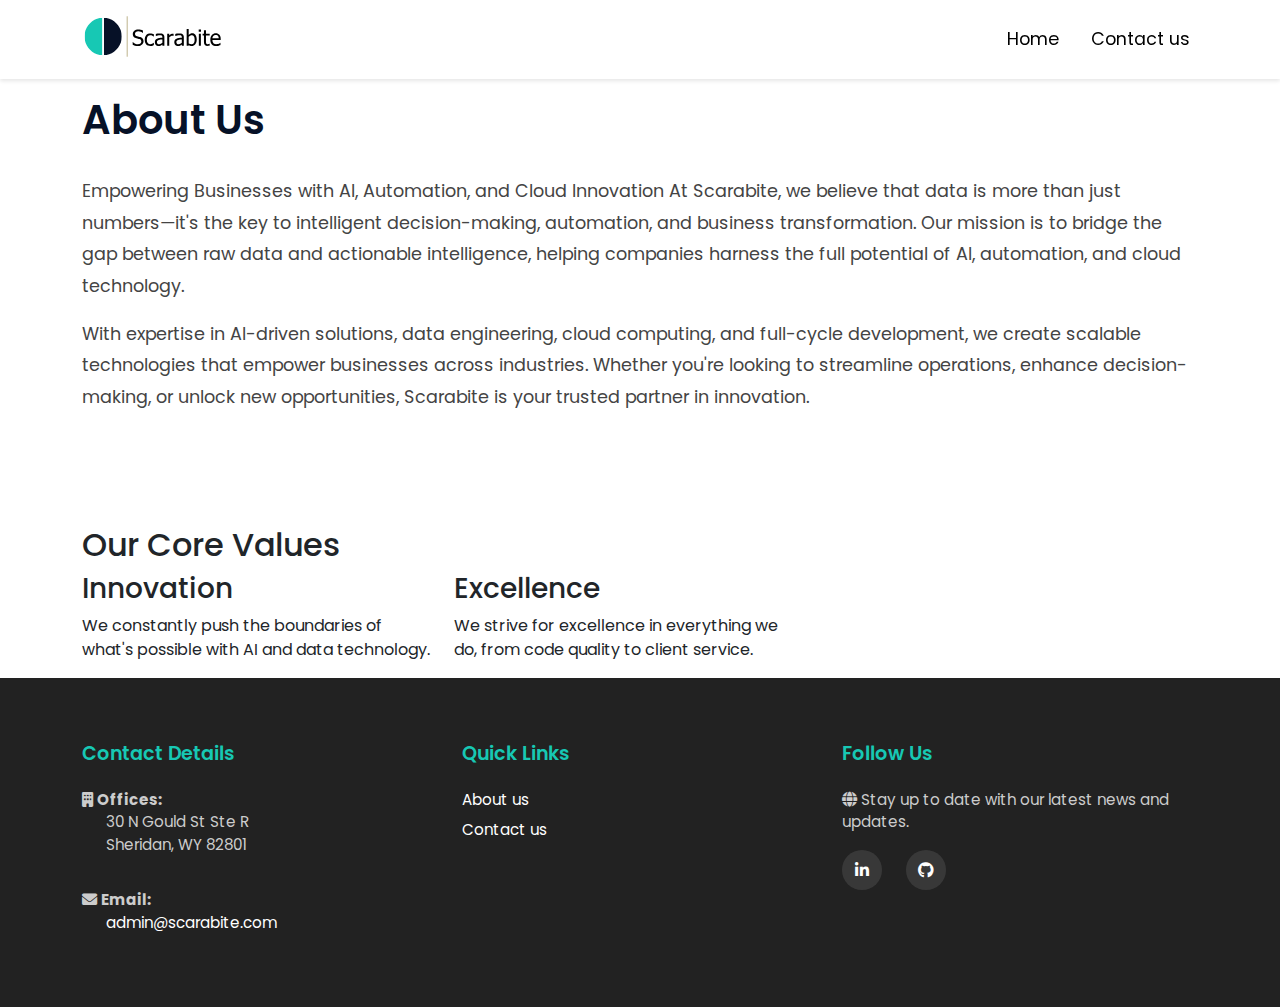
==== about.html @ 4c245928 "Restructure website with new pages, components, and styling" ====
<!DOCTYPE html>
<html lang="en">
<meta charset="UTF-8">
<meta name="viewport" content="width=device-width, initial-scale=1.0">

<head>
  <title>About Us | Scarabite</title>
  <head-content></head-content>
</head>

<body>
  <site-header></site-header>

  <section id="about" class="about">
    <div class="container">
      <div class="row justify-content-left">
        <h1>About Us</h1>
        <p>Empowering Businesses with AI, Automation, and Cloud Innovation
          At Scarabite, we believe that data is more than just numbers—it's the key to intelligent decision-making,
          automation,
          and business transformation. Our mission is to bridge the gap between raw data and actionable intelligence,
          helping
          companies harness the full potential of AI, automation, and cloud technology.
        </p>

        <p>
          With expertise in AI-driven solutions, data engineering, cloud computing, and full-cycle development, we
          create scalable
          technologies that empower businesses across industries. Whether you're looking to streamline operations,
          enhance
          decision-making, or unlock new opportunities, Scarabite is your trusted partner in innovation.
        </p>
      </div>
    </div>
  </section>

  <section class="core-values">

    <div class="container">
      <div class="row justify-content-left">
        <h2>Our Core Values</h2>
        <div class="row">
          <div class="col-md-4">
            <div class="value-card">
              <h3>Innovation</h3>
              <p>We constantly push the boundaries of what's possible with AI and data technology.</p>
            </div>
          </div>
          <div class="col-md-4">
            <div class="value-card">
              <h3>Excellence</h3>
              <p>We strive for excellence in everything we do, from code quality to client service.</p>
            </div>
          </div>
        </div>
      </div>
    </div>

  </section>


  <!-- <section class="about-content py-5">
    <div class="container">
      <div class="row g-4">
        <div class="col-md-6">
          <h2>Our Mission</h2>
          <p>At Scarabite, we're on a mission to democratize AI and make advanced data solutions accessible to
            businesses of all sizes. We believe that every organization should have the power to harness their data
            effectively and leverage AI to drive growth and innovation.</p>
        </div>
        <div class="col-md-6">
          <h2>Our Vision</h2>
          <p>We envision a future where businesses can seamlessly integrate AI and data solutions into their operations,
            making informed decisions faster and more efficiently than ever before. Our goal is to be at the forefront
            of this transformation.</p>
        </div>
      </div>

      <div class="row mt-5">
        <div class="col-12">
          <h2>Our Values</h2>
          <div class="row g-4 mt-3">
            <div class="col-md-4">
              <div class="value-card">
                <h3>Innovation</h3>
                <p>We constantly push the boundaries of what's possible with AI and data technology.</p>
              </div>
            </div>
            <div class="col-md-4">
              <div class="value-card">
                <h3>Excellence</h3>
                <p>We strive for excellence in everything we do, from code quality to client service.</p>
              </div>
            </div>
            <div class="col-md-4">
              <div class="value-card">
                <h3>Integrity</h3>
                <p>We maintain the highest standards of ethical conduct and data security.</p>
              </div>
            </div>
          </div>
        </div>
      </div>
    </div>
  </section> -->


  <site-footer></site-footer>

  <script src="https://cdn.jsdelivr.net/npm/bootstrap@5.3.0/dist/js/bootstrap.bundle.min.js"></script>
  <script src="components/header.js"></script>
  <script src="components/footer.js"></script>
  <script src="components/head.js"></script>
</body>

</html>
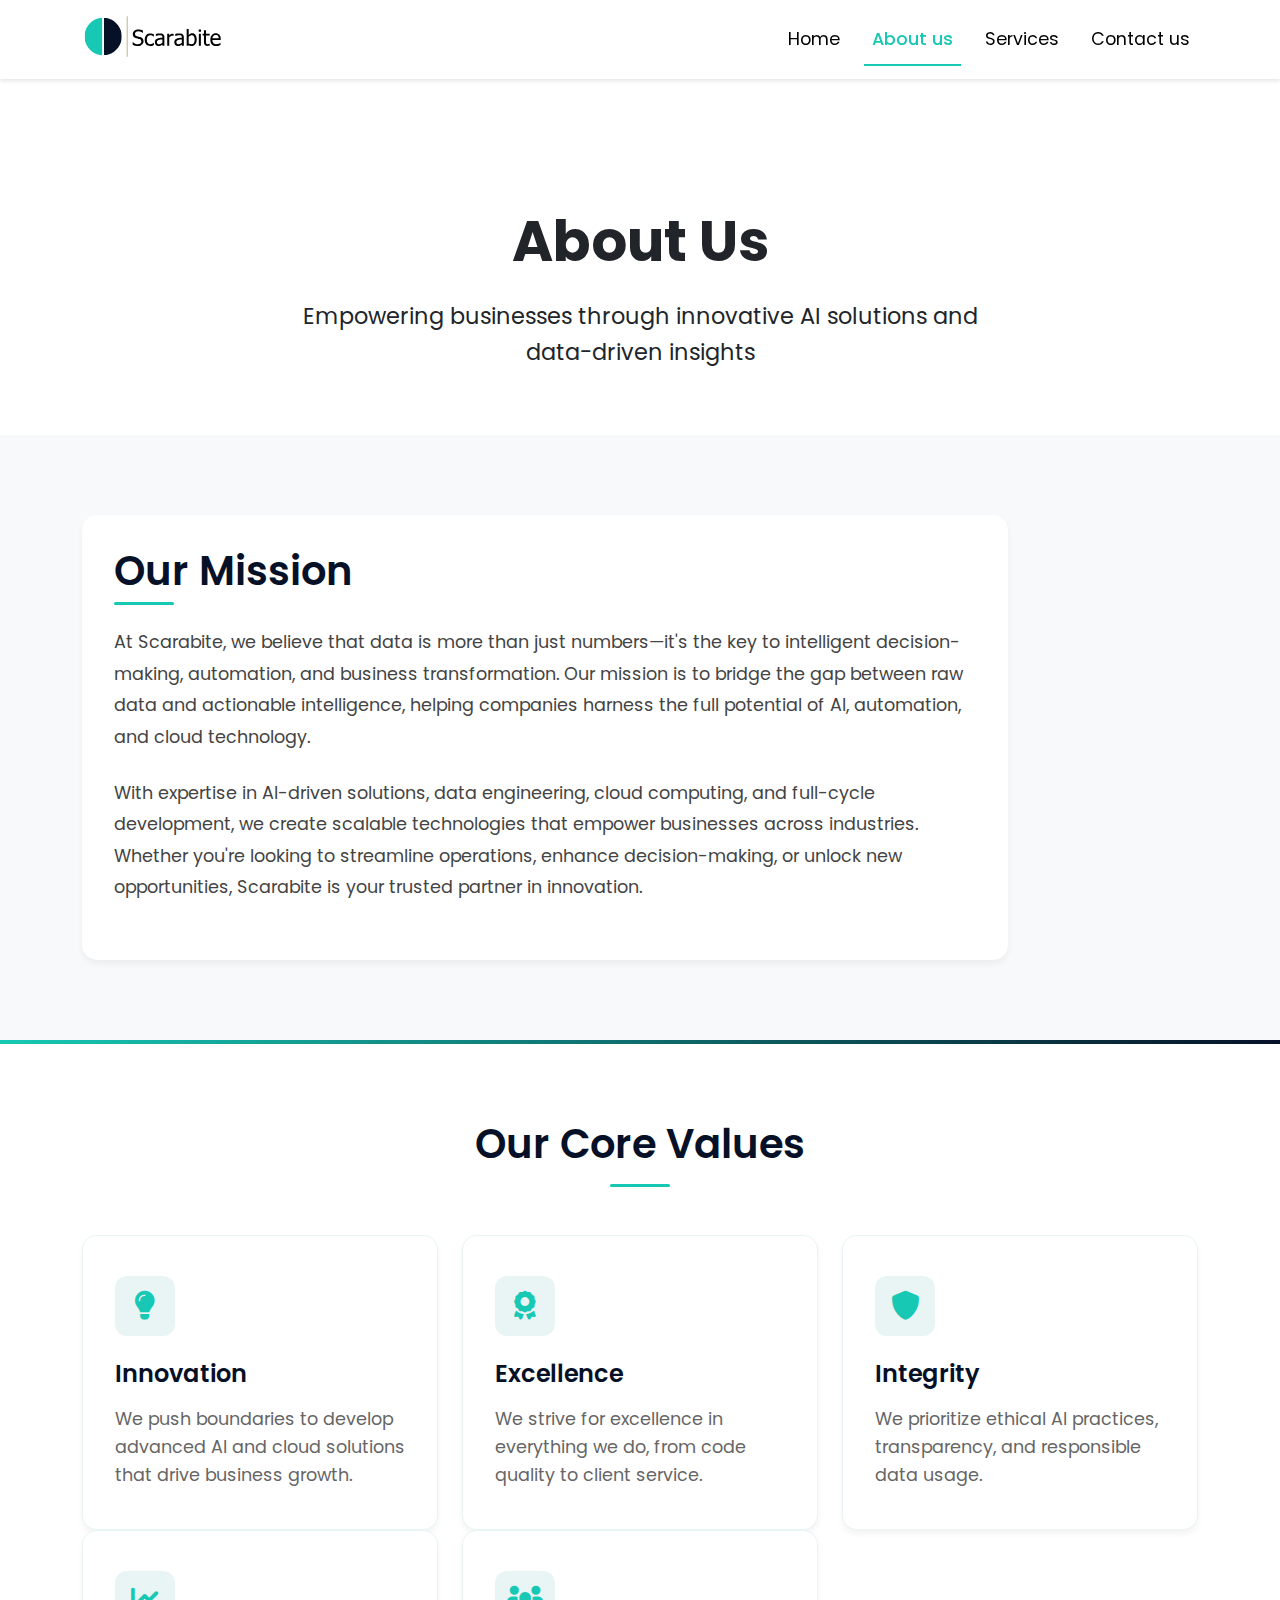
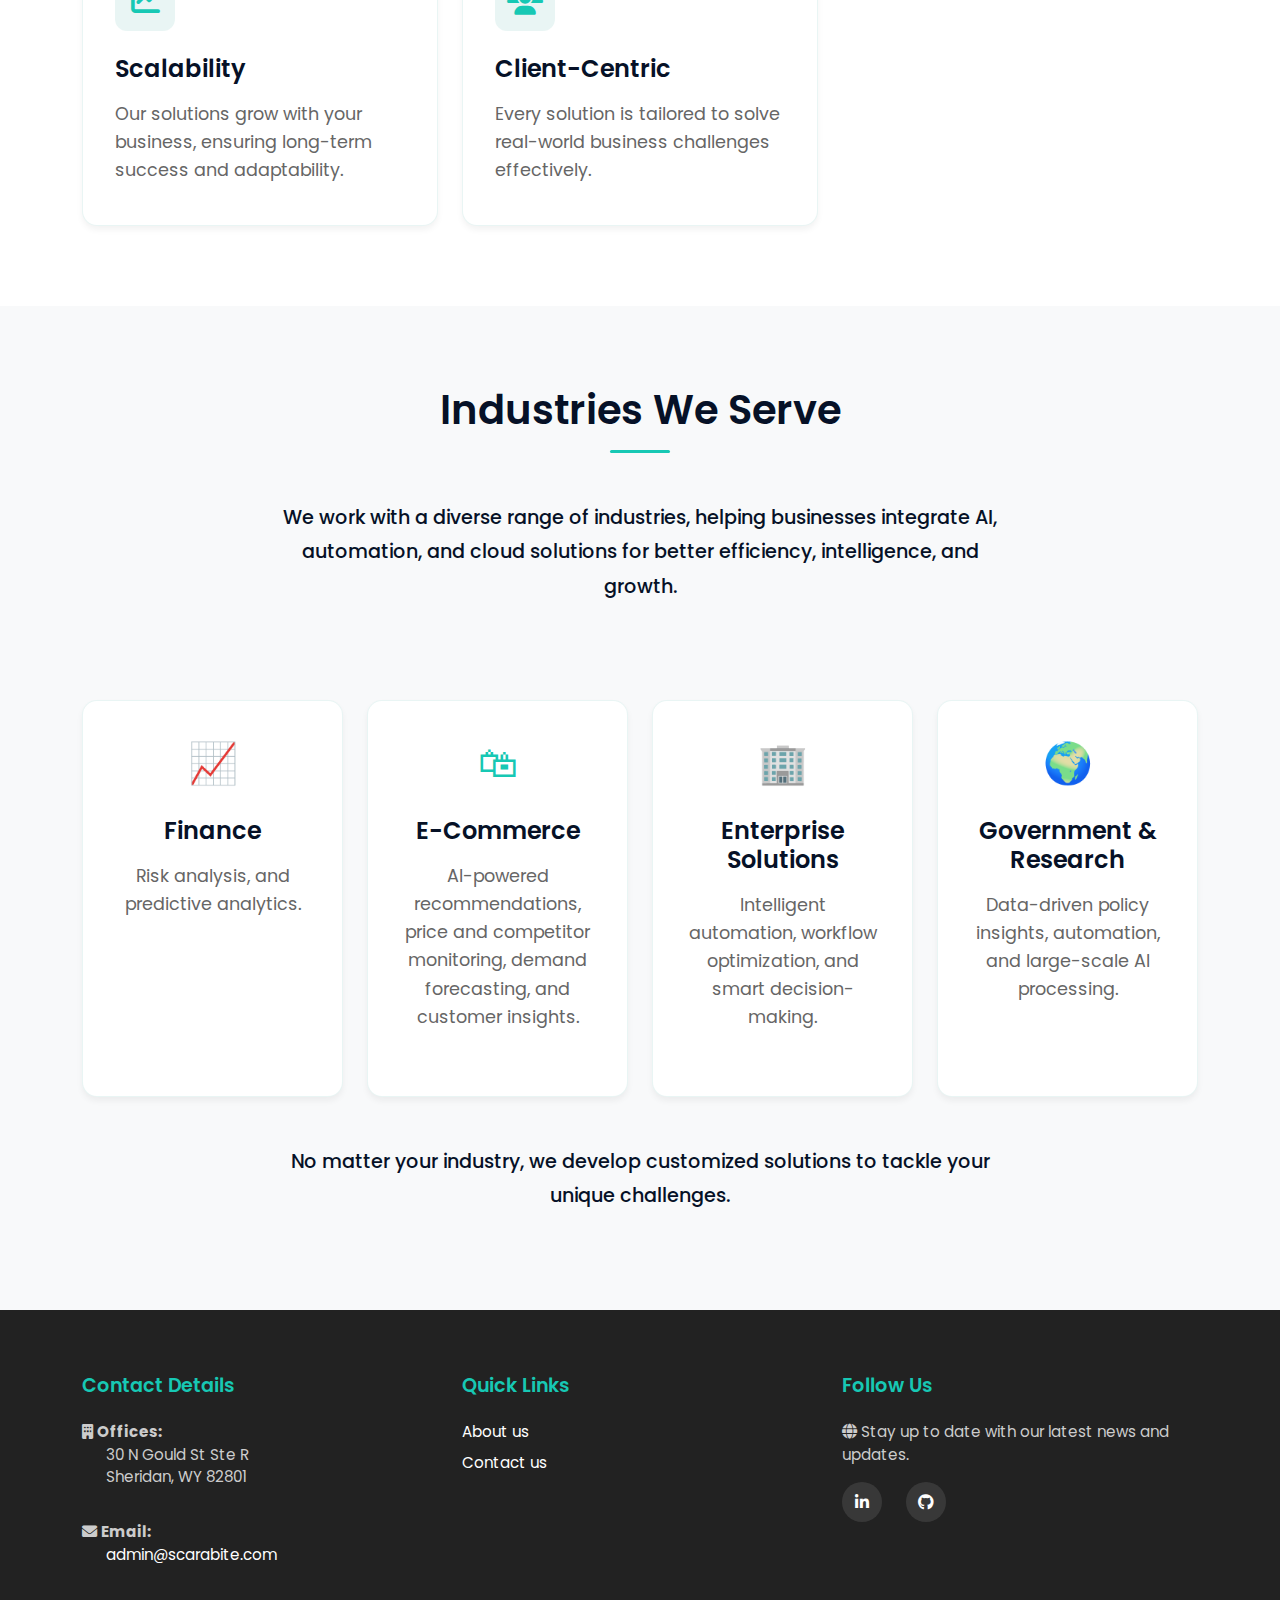
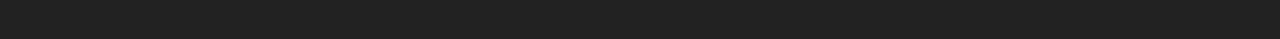
==== commit e0fd195a: "Enhance About page with comprehensive design and content" ====
--- a/about.html
+++ b/about.html
@@ -5,105 +5,166 @@
 
 <head>
   <title>About Us | Scarabite</title>
+  <link rel="stylesheet" href="resources/css/about.css">
   <head-content></head-content>
 </head>
 
 <body>
   <site-header></site-header>
 
-  <section id="about" class="about">
+  <section class="about-hero">
     <div class="container">
-      <div class="row justify-content-left">
-        <h1>About Us</h1>
-        <p>Empowering Businesses with AI, Automation, and Cloud Innovation
-          At Scarabite, we believe that data is more than just numbers—it's the key to intelligent decision-making,
-          automation,
-          and business transformation. Our mission is to bridge the gap between raw data and actionable intelligence,
-          helping
-          companies harness the full potential of AI, automation, and cloud technology.
-        </p>
+      <h1 class="about-hero-title">About Us</h1>
+      <div class="row justify-content-center">
+        <div class="col-md-8">
+          <p class="about-hero-description">
+            Empowering businesses through innovative AI solutions and data-driven insights
+          </p>
+        </div>
+      </div>
+    </div>
+  </section>
 
-        <p>
-          With expertise in AI-driven solutions, data engineering, cloud computing, and full-cycle development, we
-          create scalable
-          technologies that empower businesses across industries. Whether you're looking to streamline operations,
-          enhance
-          decision-making, or unlock new opportunities, Scarabite is your trusted partner in innovation.
-        </p>
+  <section class="about-content">
+    <div class="container">
+      <div class="row">
+        <div class="col-lg-10">
+          <div class="about-text">
+            <h2>Our Mission</h2>
+            <p>At Scarabite, we believe that data is more than just numbers—it's the key to intelligent decision-making,
+              automation, and business transformation. Our mission is to bridge the gap between raw data and actionable
+              intelligence, helping companies harness the full potential of AI, automation, and cloud technology.</p>
+
+            <p>With expertise in AI-driven solutions, data engineering, cloud computing, and full-cycle development, we
+              create scalable technologies that empower businesses across industries. Whether you're looking to
+              streamline operations, enhance decision-making, or unlock new opportunities, Scarabite is your trusted
+              partner in innovation.</p>
+          </div>
+        </div>
+        <!-- <div class="col-lg-4">
+          <div class="about-stats">
+            <div class="stat-card">
+              <h3>5+</h3>
+              <p>Years Experience</p>
+            </div>
+            <div class="stat-card">
+              <h3>50+</h3>
+              <p>Projects Completed</p>
+            </div>
+            <div class="stat-card">
+              <h3>100%</h3>
+              <p>Client Satisfaction</p>
+            </div>
+          </div>
+        </div> -->
       </div>
     </div>
   </section>
 
   <section class="core-values">
-
     <div class="container">
-      <div class="row justify-content-left">
-        <h2>Our Core Values</h2>
-        <div class="row">
-          <div class="col-md-4">
-            <div class="value-card">
-              <h3>Innovation</h3>
-              <p>We constantly push the boundaries of what's possible with AI and data technology.</p>
+      <h2 class="section-title">Our Core Values</h2>
+      <div class="row">
+        <div class="col-md-4">
+          <div class="value-card">
+            <div class="value-icon">
+              <i class="fas fa-lightbulb"></i>
             </div>
+            <h3>Innovation</h3>
+            <p>We push boundaries to develop advanced AI and cloud solutions that drive business growth.</p>
           </div>
-          <div class="col-md-4">
-            <div class="value-card">
-              <h3>Excellence</h3>
-              <p>We strive for excellence in everything we do, from code quality to client service.</p>
+        </div>
+        <div class="col-md-4">
+          <div class="value-card">
+            <div class="value-icon">
+              <i class="fas fa-award"></i>
             </div>
+            <h3>Excellence</h3>
+            <p>We strive for excellence in everything we do, from code quality to client service.</p>
+          </div>
+        </div>
+        <div class="col-md-4">
+          <div class="value-card">
+            <div class="value-icon">
+              <i class="fas fa-shield-alt"></i>
+            </div>
+            <h3>Integrity</h3>
+            <p>We prioritize ethical AI practices, transparency, and responsible data usage.</p>
+          </div>
+        </div>
+        <div class="col-md-4">
+          <div class="value-card">
+            <div class="value-icon">
+              <i class="fas fa-chart-line"></i>
+            </div>
+            <h3>Scalability</h3>
+            <p>Our solutions grow with your business, ensuring long-term success and adaptability.</p>
+          </div>
+        </div>
+        <div class="col-md-4">
+          <div class="value-card">
+            <div class="value-icon">
+              <i class="fas fa-users"></i>
+            </div>
+            <h3>Client-Centric</h3>
+            <p>Every solution is tailored to solve real-world business challenges effectively.</p>
           </div>
         </div>
       </div>
     </div>
-
   </section>
 
-
-  <!-- <section class="about-content py-5">
+  <section class="industries">
     <div class="container">
-      <div class="row g-4">
-        <div class="col-md-6">
-          <h2>Our Mission</h2>
-          <p>At Scarabite, we're on a mission to democratize AI and make advanced data solutions accessible to
-            businesses of all sizes. We believe that every organization should have the power to harness their data
-            effectively and leverage AI to drive growth and innovation.</p>
-        </div>
-        <div class="col-md-6">
-          <h2>Our Vision</h2>
-          <p>We envision a future where businesses can seamlessly integrate AI and data solutions into their operations,
-            making informed decisions faster and more efficiently than ever before. Our goal is to be at the forefront
-            of this transformation.</p>
+      <h2 class="section-title">Industries We Serve</h2>
+      <div class="row justify-content-center">
+        <div class="col-lg-8 text-center mb-5">
+          <p class="industries-intro">
+            We work with a diverse range of industries, helping businesses integrate AI, automation, and cloud solutions
+            for better efficiency, intelligence, and growth.
+          </p>
         </div>
       </div>
-
-      <div class="row mt-5">
-        <div class="col-12">
-          <h2>Our Values</h2>
-          <div class="row g-4 mt-3">
-            <div class="col-md-4">
-              <div class="value-card">
-                <h3>Innovation</h3>
-                <p>We constantly push the boundaries of what's possible with AI and data technology.</p>
-              </div>
-            </div>
-            <div class="col-md-4">
-              <div class="value-card">
-                <h3>Excellence</h3>
-                <p>We strive for excellence in everything we do, from code quality to client service.</p>
-              </div>
-            </div>
-            <div class="col-md-4">
-              <div class="value-card">
-                <h3>Integrity</h3>
-                <p>We maintain the highest standards of ethical conduct and data security.</p>
-              </div>
-            </div>
+      <div class="row">
+        <div class="col-md-6 col-lg-3">
+          <div class="industry-card">
+            <div class="industry-icon">📈</div>
+            <h3>Finance</h3>
+            <p>Risk analysis, and predictive analytics.</p>
+          </div>
+        </div>
+        <div class="col-md-6 col-lg-3">
+          <div class="industry-card">
+            <div class="industry-icon">🛍</div>
+            <h3>E-Commerce</h3>
+            <p>AI-powered recommendations, price and competitor monitoring, demand forecasting, and customer insights.
+            </p>
+          </div>
+        </div>
+        <div class="col-md-6 col-lg-3">
+          <div class="industry-card">
+            <div class="industry-icon">🏢</div>
+            <h3>Enterprise Solutions</h3>
+            <p>Intelligent automation, workflow optimization, and smart decision-making.</p>
+          </div>
+        </div>
+        <div class="col-md-6 col-lg-3">
+          <div class="industry-card">
+            <div class="industry-icon">🌍</div>
+            <h3>Government & Research</h3>
+            <p>Data-driven policy insights, automation, and large-scale AI processing.</p>
           </div>
         </div>
       </div>
+      <div class="row justify-content-center mt-5">
+        <div class="col-lg-8 text-center">
+          <p class="industries-outro">
+            No matter your industry, we develop customized solutions to tackle your unique challenges.
+          </p>
+        </div>
+      </div>
     </div>
-  </section> -->
-
+  </section>
 
   <site-footer></site-footer>
 
--- a/resources/css/about.css
+++ b/resources/css/about.css
@@ -0,0 +1,346 @@
+@import 'main.css';
+
+:root {
+    --brand-teal: #2A9D8F;
+    --neutral-beige: #F4F1DE;
+    --deep-blue: #264653;
+    --light-teal: rgba(42, 157, 143, 0.1);
+}
+
+/* About Hero Section */
+.about-hero {
+    padding: 8rem 0 4rem;
+    margin-top: 5rem;
+    /* background: linear-gradient(135deg, var(--deep-blue) 0%, var(--brand-teal) 100%); */
+    /* color: white; */
+    text-align: center;
+    position: relative;
+    overflow: hidden;
+}
+
+.about-hero::before {
+    content: '';
+    position: absolute;
+    top: 0;
+    left: 0;
+    right: 0;
+    bottom: 0;
+    background: url('data:image/svg+xml,<svg width="20" height="20" viewBox="0 0 20 20" xmlns="http://www.w3.org/2000/svg"><rect width="1" height="1" fill="rgba(255,255,255,0.05)"/></svg>');
+    opacity: 0.1;
+}
+
+.about-hero-title {
+    font-size: 3.5rem;
+    font-weight: 700;
+    margin-bottom: 1.5rem;
+    /* color: white; */
+    position: relative;
+}
+
+.about-hero-description {
+    font-size: 1.4rem;
+    line-height: 1.6;
+    max-width: 800px;
+    margin: 0 auto;
+    /* color: rgba(255, 255, 255, 0.9); */
+    position: relative;
+}
+
+/* About Content Section */
+.about-content {
+    padding: 5rem 0;
+    /* background-color: var(--neutral-beige); */
+    background-color: #f8f9fa;
+    position: relative;
+}
+
+.about-text {
+    padding: 2rem;
+    background: white;
+    border-radius: 15px;
+    box-shadow: 0 4px 6px rgba(0, 0, 0, 0.05);
+}
+
+.about-text h2 {
+    color: var(--deep-blue);
+    font-size: 2.5rem;
+    margin-bottom: 2rem;
+    font-weight: 600;
+    position: relative;
+    display: inline-block;
+}
+
+.about-text h2::after {
+    content: '';
+    position: absolute;
+    bottom: -10px;
+    left: 0;
+    width: 60px;
+    height: 3px;
+    background: var(--brand-teal);
+    border-radius: 2px;
+}
+
+.about-text p {
+    font-size: 1.1rem;
+    line-height: 1.8;
+    color: #444;
+    margin-bottom: 1.5rem;
+}
+
+.about-stats {
+    display: flex;
+    flex-direction: column;
+    gap: 1.5rem;
+}
+
+.stat-card {
+    background: white;
+    padding: 2rem;
+    border-radius: 15px;
+    box-shadow: 0 4px 6px rgba(0, 0, 0, 0.05);
+    text-align: center;
+    transition: all 0.3s ease;
+    border: 1px solid rgba(42, 157, 143, 0.1);
+}
+
+.stat-card:hover {
+    transform: translateY(-5px);
+    border-color: var(--brand-teal);
+    box-shadow: 0 8px 15px rgba(42, 157, 143, 0.1);
+}
+
+.stat-card h3 {
+    color: var(--brand-teal);
+    font-size: 2.5rem;
+    font-weight: 700;
+    margin-bottom: 0.5rem;
+}
+
+.stat-card p {
+    color: var(--deep-blue);
+    font-size: 1.1rem;
+    margin: 0;
+    font-weight: 500;
+}
+
+/* Core Values Section */
+.core-values {
+    padding: 5rem 0;
+    background: white;
+    position: relative;
+    overflow: hidden;
+}
+
+.core-values::before {
+    content: '';
+    position: absolute;
+    top: 0;
+    left: 0;
+    right: 0;
+    height: 4px;
+    background: linear-gradient(90deg, var(--brand-teal), var(--deep-blue));
+}
+
+.section-title {
+    text-align: center;
+    color: var(--deep-blue);
+    font-size: 2.5rem;
+    margin-bottom: 3rem;
+    font-weight: 600;
+    position: relative;
+}
+
+.section-title::after {
+    content: '';
+    display: block;
+    width: 60px;
+    height: 3px;
+    background: var(--brand-teal);
+    margin: 1rem auto;
+    border-radius: 2px;
+}
+
+.value-card {
+    background: white;
+    padding: 2.5rem 2rem;
+    border-radius: 15px;
+    height: 100%;
+    transition: all 0.3s ease;
+    text-align: left;
+    position: relative;
+    box-shadow: 0 4px 6px rgba(0, 0, 0, 0.05);
+    border: 1px solid rgba(42, 157, 143, 0.1);
+    overflow: hidden;
+}
+
+.value-card::before {
+    content: '';
+    position: absolute;
+    top: 0;
+    left: 0;
+    width: 4px;
+    height: 100%;
+    background: var(--brand-teal);
+    transform: scaleY(0);
+    transition: transform 0.3s ease;
+}
+
+.value-card:hover {
+    transform: translateY(-5px);
+    box-shadow: 0 10px 20px rgba(42, 157, 143, 0.1);
+    border-color: var(--brand-teal);
+}
+
+.value-card:hover::before {
+    transform: scaleY(1);
+}
+
+.value-icon {
+    width: 60px;
+    height: 60px;
+    background: var(--light-teal);
+    border-radius: 12px;
+    display: flex;
+    align-items: center;
+    justify-content: center;
+    margin-bottom: 1.5rem;
+    position: relative;
+    transition: all 0.3s ease;
+}
+
+.value-icon i {
+    font-size: 1.8rem;
+    color: var(--brand-teal);
+    transition: all 0.3s ease;
+}
+
+.value-card:hover .value-icon {
+    background: var(--brand-teal);
+}
+
+.value-card:hover .value-icon i {
+    color: white;
+}
+
+.value-card h3 {
+    color: var(--deep-blue);
+    font-size: 1.5rem;
+    margin-bottom: 1rem;
+    font-weight: 600;
+    position: relative;
+}
+
+.value-card p {
+    color: #666;
+    font-size: 1.1rem;
+    line-height: 1.6;
+    margin: 0;
+    position: relative;
+}
+
+/* Industries Section */
+.industries {
+    padding: 5rem 0;
+    /* background-color: var(--neutral-beige); */
+    background-color: #f8f9fa;
+    position: relative;
+}
+
+.industries-intro {
+    font-size: 1.2rem;
+    line-height: 1.8;
+    color: var(--deep-blue);
+    margin-bottom: 3rem;
+    font-weight: 500;
+}
+
+.industry-card {
+    background: white;
+    padding: 2rem;
+    border-radius: 15px;
+    box-shadow: 0 4px 6px rgba(0, 0, 0, 0.05);
+    height: 100%;
+    transition: all 0.3s ease;
+    text-align: center;
+    margin-bottom: 2rem;
+    border: 1px solid rgba(42, 157, 143, 0.1);
+}
+
+.industry-card:hover {
+    transform: translateY(-5px);
+    box-shadow: 0 8px 15px rgba(42, 157, 143, 0.1);
+    border-color: var(--brand-teal);
+}
+
+.industry-icon {
+    font-size: 2.5rem;
+    margin-bottom: 1.5rem;
+    color: var(--brand-teal);
+}
+
+.industry-card h3 {
+    color: var(--deep-blue);
+    font-size: 1.5rem;
+    margin-bottom: 1rem;
+    font-weight: 600;
+}
+
+.industry-card p {
+    color: #666;
+    font-size: 1.1rem;
+    line-height: 1.6;
+    margin: 0;
+}
+
+.industries-outro {
+    font-size: 1.2rem;
+    line-height: 1.8;
+    color: var(--deep-blue);
+    font-weight: 500;
+}
+
+/* Responsive Adjustments */
+@media (max-width: 768px) {
+    .about-hero {
+        padding: 6rem 0 3rem;
+    }
+
+    .about-hero-title {
+        font-size: 2.5rem;
+    }
+
+    .about-hero-description {
+        font-size: 1.2rem;
+    }
+
+    .about-text {
+        padding: 1.5rem;
+    }
+
+    .stat-card {
+        margin-bottom: 1rem;
+    }
+
+    .industry-card {
+        margin-bottom: 1.5rem;
+    }
+
+    .industries-intro,
+    .industries-outro {
+        font-size: 1.1rem;
+    }
+
+    .value-card {
+        padding: 2rem 1.5rem;
+    }
+
+    .value-icon {
+        width: 50px;
+        height: 50px;
+    }
+
+    .value-icon i {
+        font-size: 1.5rem;
+    }
+}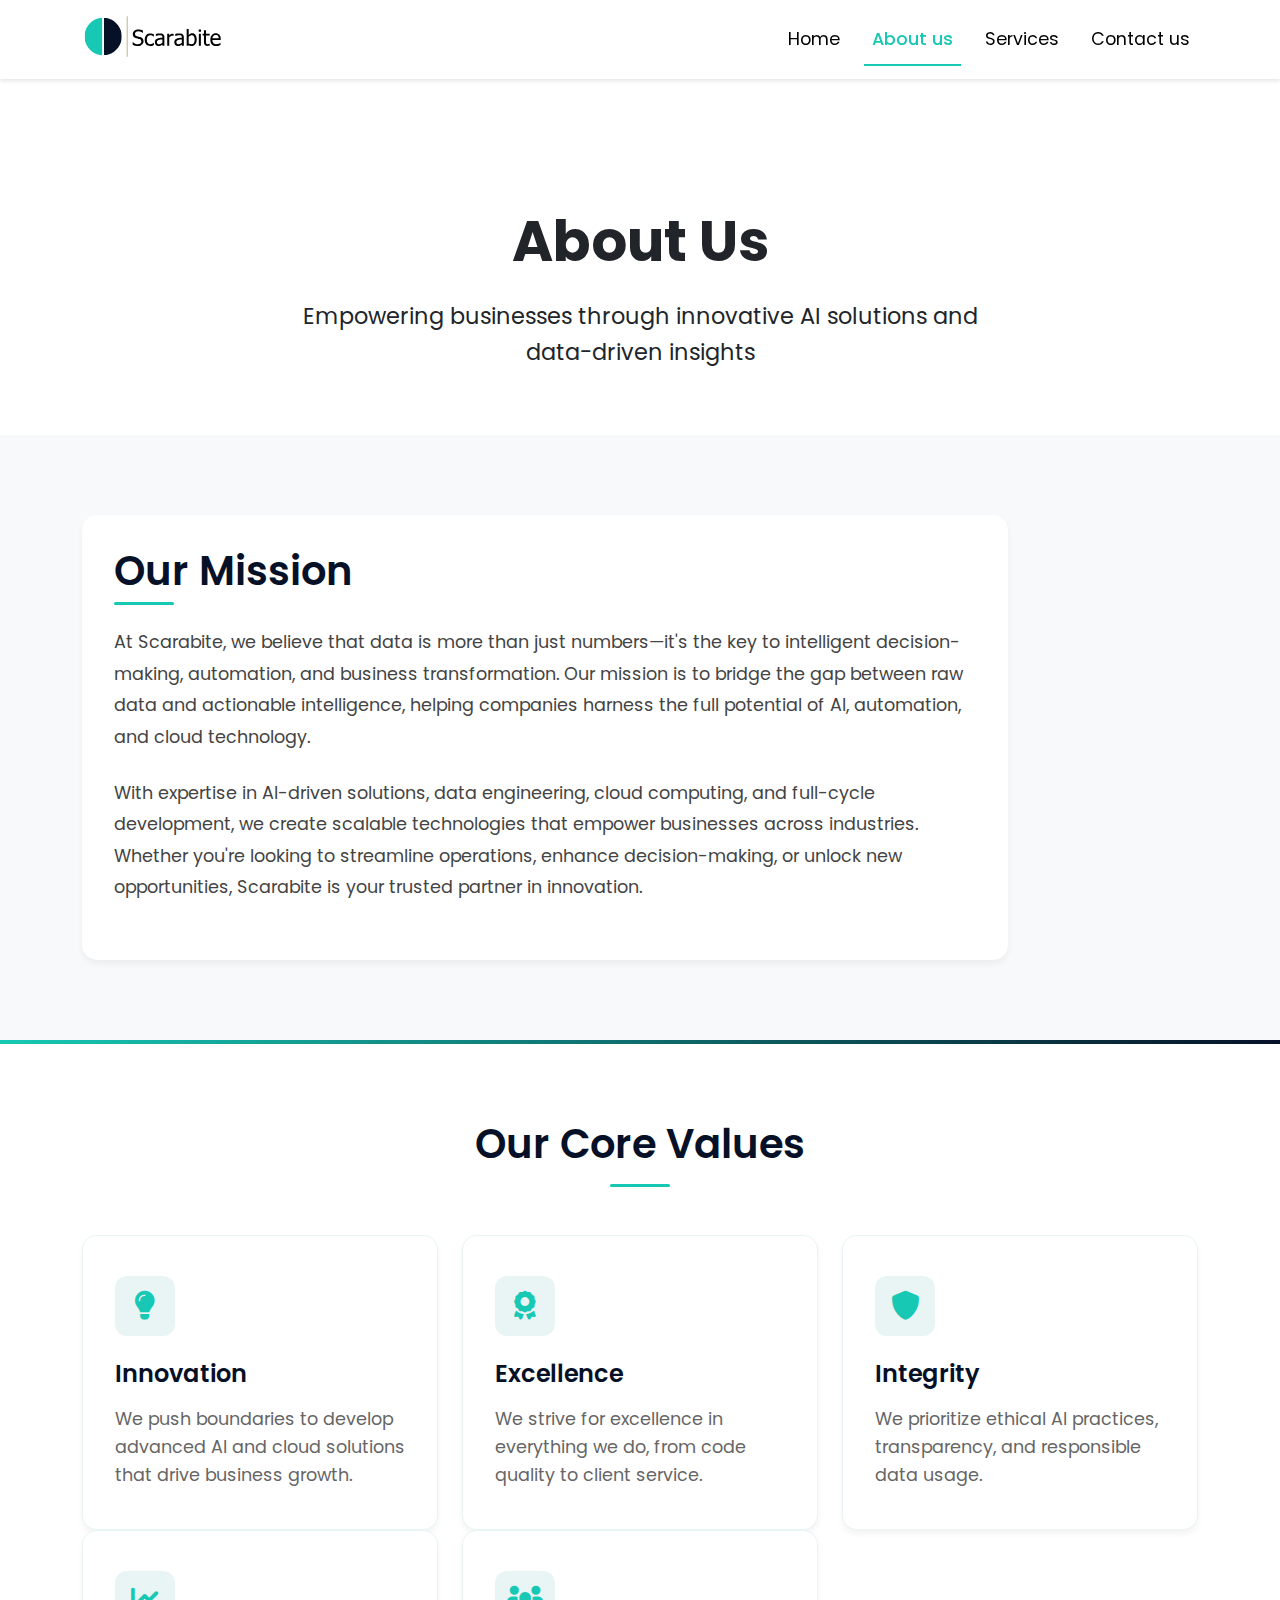
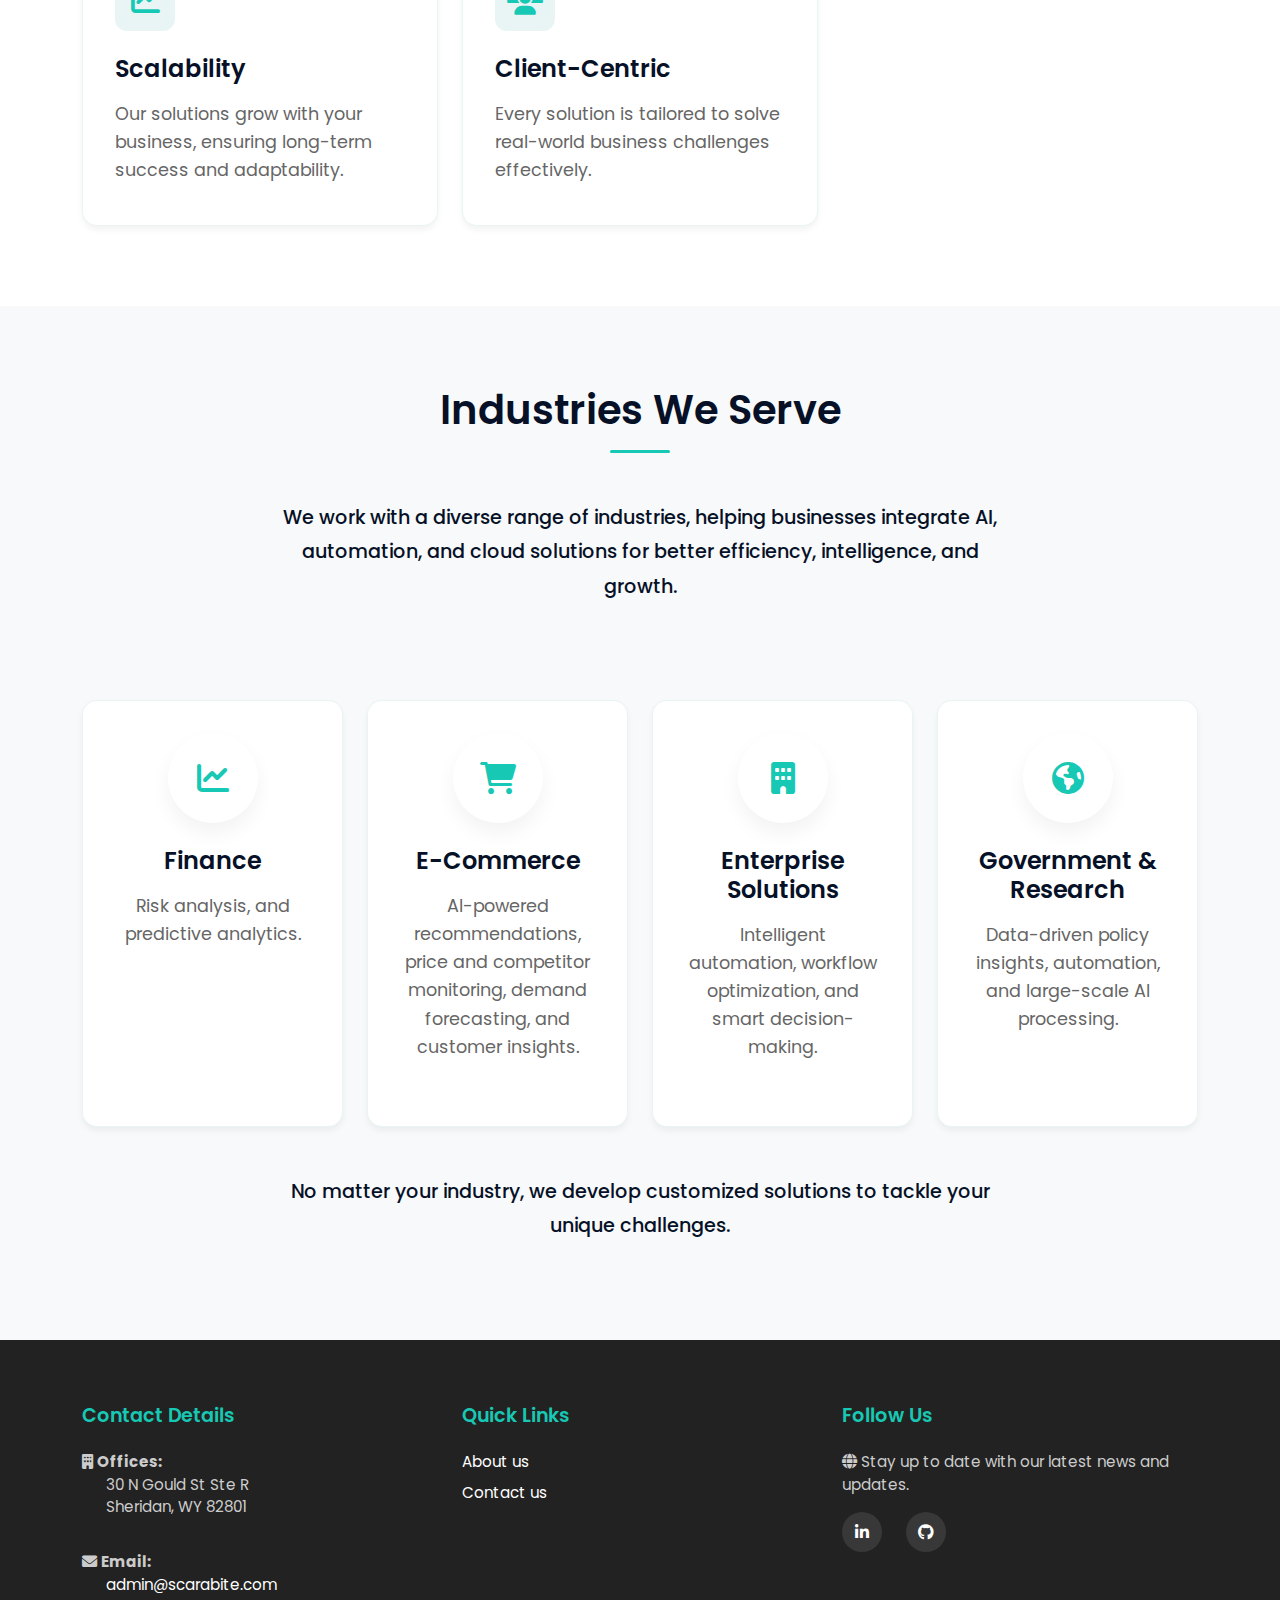
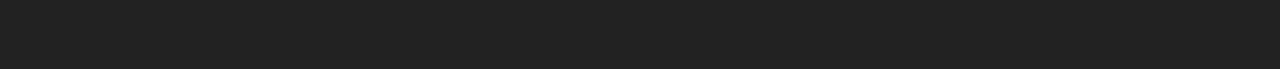
==== commit 7b244eac: "Replace emoji icons with Font Awesome icons in About page industry section" ====
--- a/about.html
+++ b/about.html
@@ -128,14 +128,18 @@
       <div class="row">
         <div class="col-md-6 col-lg-3">
           <div class="industry-card">
-            <div class="industry-icon">📈</div>
+            <div class="industry-icon">
+              <i class="fas fa-chart-line"></i>
+            </div>
             <h3>Finance</h3>
             <p>Risk analysis, and predictive analytics.</p>
           </div>
         </div>
         <div class="col-md-6 col-lg-3">
           <div class="industry-card">
-            <div class="industry-icon">🛍</div>
+            <div class="industry-icon">
+              <i class="fas fa-shopping-cart"></i>
+            </div>
             <h3>E-Commerce</h3>
             <p>AI-powered recommendations, price and competitor monitoring, demand forecasting, and customer insights.
             </p>
@@ -143,14 +147,18 @@
         </div>
         <div class="col-md-6 col-lg-3">
           <div class="industry-card">
-            <div class="industry-icon">🏢</div>
+            <div class="industry-icon">
+              <i class="fas fa-building"></i>
+            </div>
             <h3>Enterprise Solutions</h3>
             <p>Intelligent automation, workflow optimization, and smart decision-making.</p>
           </div>
         </div>
         <div class="col-md-6 col-lg-3">
           <div class="industry-card">
-            <div class="industry-icon">🌍</div>
+            <div class="industry-icon">
+              <i class="fas fa-globe-americas"></i>
+            </div>
             <h3>Government & Research</h3>
             <p>Data-driven policy insights, automation, and large-scale AI processing.</p>
           </div>
--- a/resources/css/about.css
+++ b/resources/css/about.css
@@ -274,9 +274,69 @@
 }
 
 .industry-icon {
-    font-size: 2.5rem;
-    margin-bottom: 1.5rem;
+    width: 90px;
+    height: 90px;
+    display: flex;
+    align-items: center;
+    justify-content: center;
+    background: #ffffff;
+    border-radius: 50%;
+    margin: 0 auto 1.5rem;
+    transition: all 0.4s cubic-bezier(0.4, 0, 0.2, 1);
+    position: relative;
+    overflow: hidden;
+    box-shadow: 0 10px 20px rgba(0, 0, 0, 0.05);
+}
+
+.industry-icon i {
+    font-size: 2rem;
     color: var(--brand-teal);
+    transition: all 0.4s cubic-bezier(0.4, 0, 0.2, 1);
+    position: relative;
+    z-index: 1;
+}
+
+.industry-icon::before {
+    content: '';
+    position: absolute;
+    top: 0;
+    left: 0;
+    right: 0;
+    bottom: 0;
+    background: linear-gradient(135deg, var(--brand-teal) 0%, var(--deep-blue) 100%);
+    opacity: 0;
+    transition: opacity 0.4s cubic-bezier(0.4, 0, 0.2, 1);
+}
+
+.industry-icon::after {
+    content: '';
+    position: absolute;
+    top: -50%;
+    left: -50%;
+    width: 200%;
+    height: 200%;
+    background: radial-gradient(circle, rgba(255, 255, 255, 0.2) 0%, rgba(255, 255, 255, 0) 70%);
+    transform: rotate(45deg);
+    opacity: 0;
+    transition: opacity 0.4s cubic-bezier(0.4, 0, 0.2, 1);
+}
+
+.industry-card:hover .industry-icon {
+    transform: translateY(-5px) scale(1.05);
+    box-shadow: 0 15px 30px rgba(42, 157, 143, 0.2);
+}
+
+.industry-card:hover .industry-icon i {
+    color: white;
+    transform: scale(1.1);
+}
+
+.industry-card:hover .industry-icon::before {
+    opacity: 1;
+}
+
+.industry-card:hover .industry-icon::after {
+    opacity: 1;
 }
 
 .industry-card h3 {
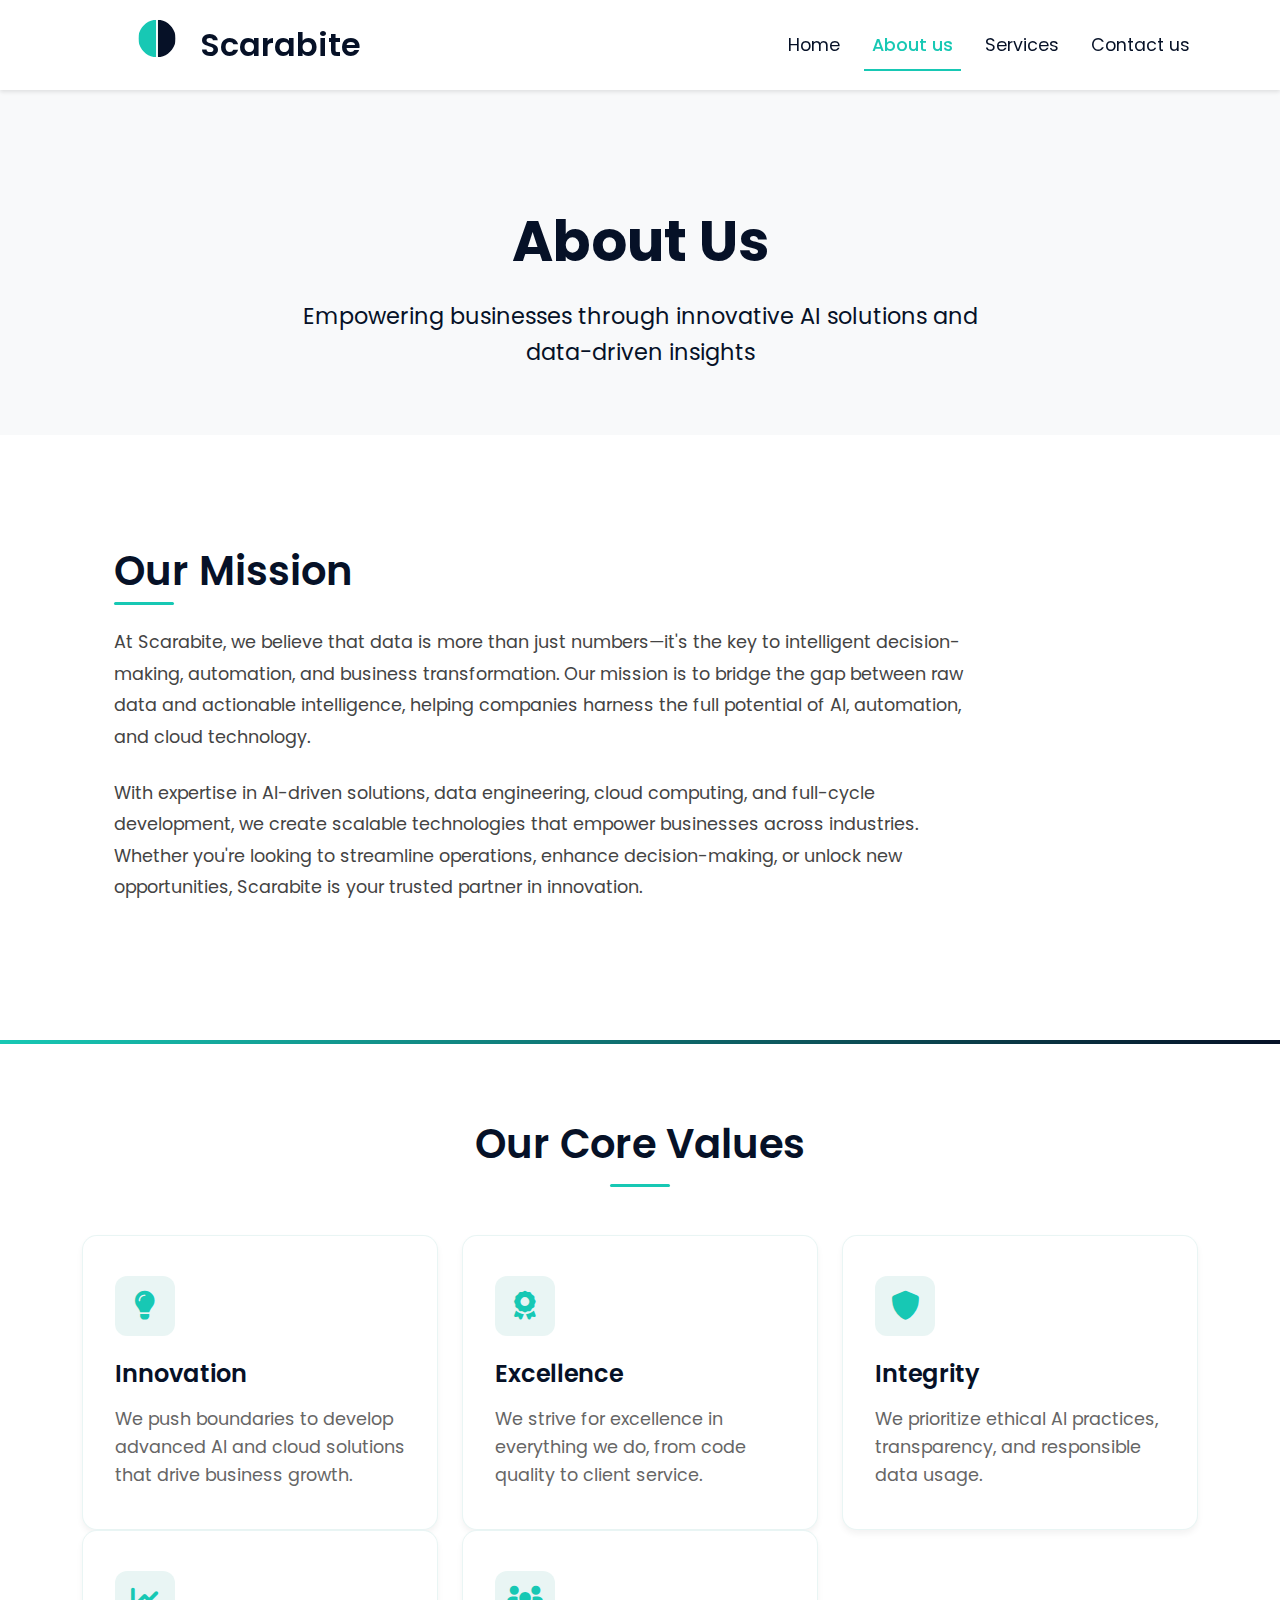
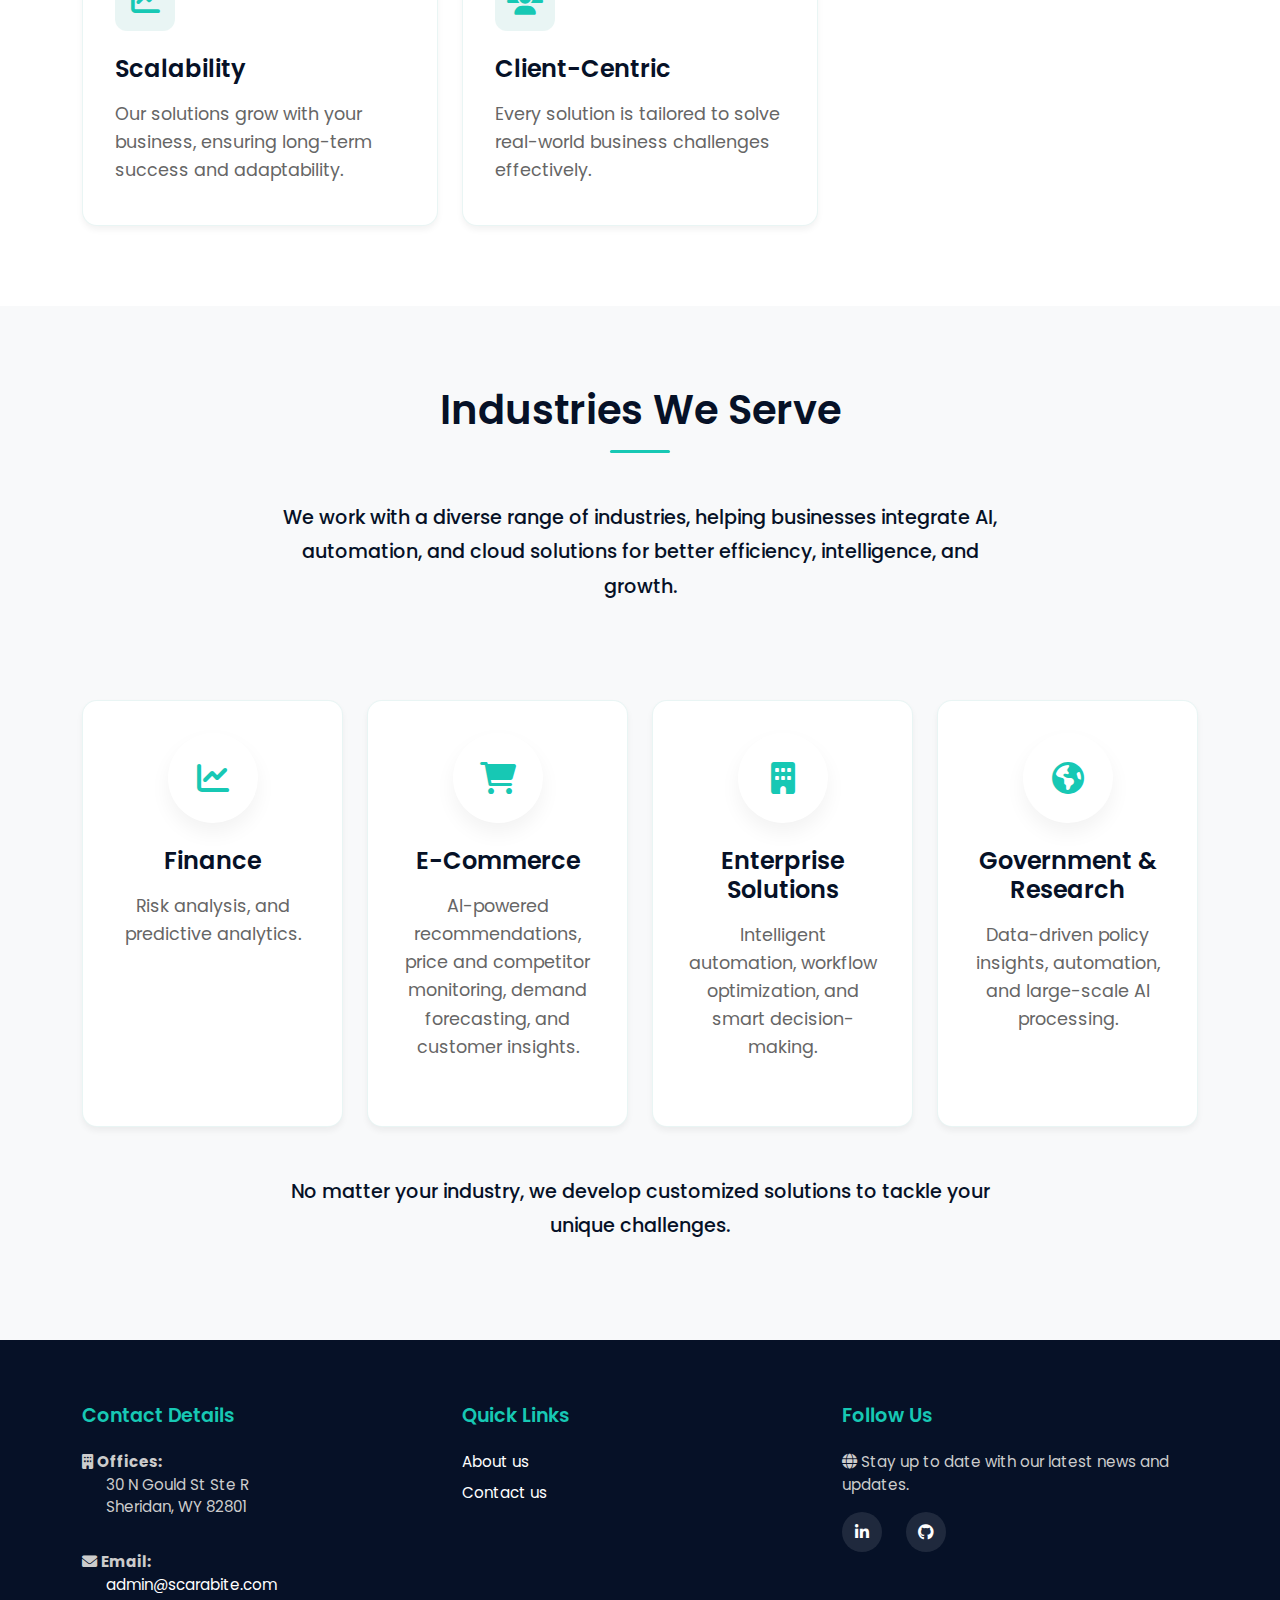
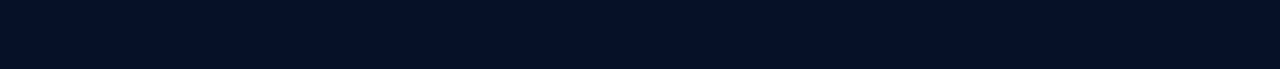
==== commit 79ed215e: "Add Google Analytics tracking to website pages" ====
--- a/about.html
+++ b/about.html
@@ -180,6 +180,15 @@
   <script src="components/header.js"></script>
   <script src="components/footer.js"></script>
   <script src="components/head.js"></script>
+  <!-- Google tag (gtag.js) -->
+  <script async src="https://www.googletagmanager.com/gtag/js?id=G-2GZDHECJCL"></script>
+  <script>
+    window.dataLayer = window.dataLayer || [];
+    function gtag() { dataLayer.push(arguments); }
+    gtag('js', new Date());
+
+    gtag('config', 'G-2GZDHECJCL');
+  </script>
 </body>
 
 </html>--- a/resources/css/about.css
+++ b/resources/css/about.css
@@ -11,6 +11,7 @@
 .about-hero {
     padding: 8rem 0 4rem;
     margin-top: 5rem;
+    background-color: #f8f9fa;
     /* background: linear-gradient(135deg, var(--deep-blue) 0%, var(--brand-teal) 100%); */
     /* color: white; */
     text-align: center;
@@ -50,15 +51,15 @@
 .about-content {
     padding: 5rem 0;
     /* background-color: var(--neutral-beige); */
-    background-color: #f8f9fa;
+    /* background-color: #f8f9fa; */
     position: relative;
 }
 
 .about-text {
     padding: 2rem;
     background: white;
-    border-radius: 15px;
-    box-shadow: 0 4px 6px rgba(0, 0, 0, 0.05);
+    /* border-radius: 15px;
+    box-shadow: 0 4px 6px rgba(0, 0, 0, 0.05); */
 }
 
 .about-text h2 {
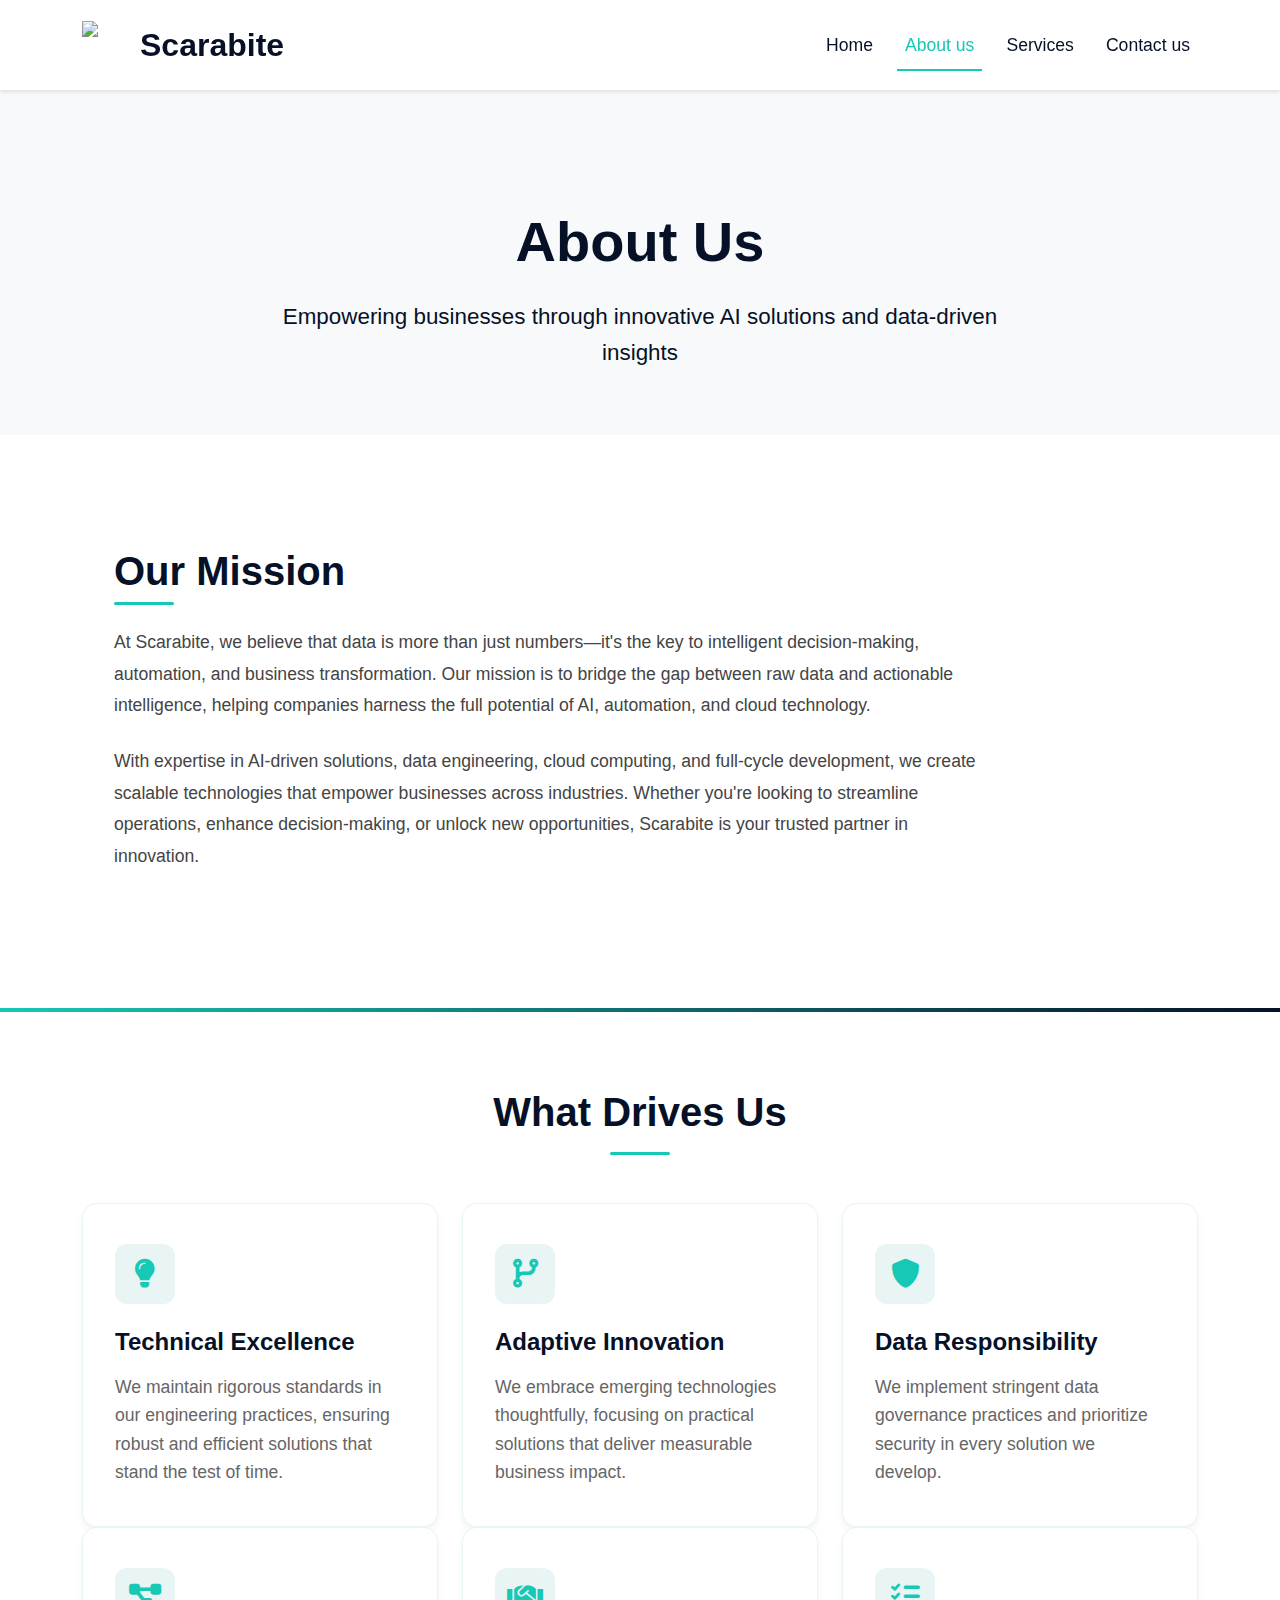
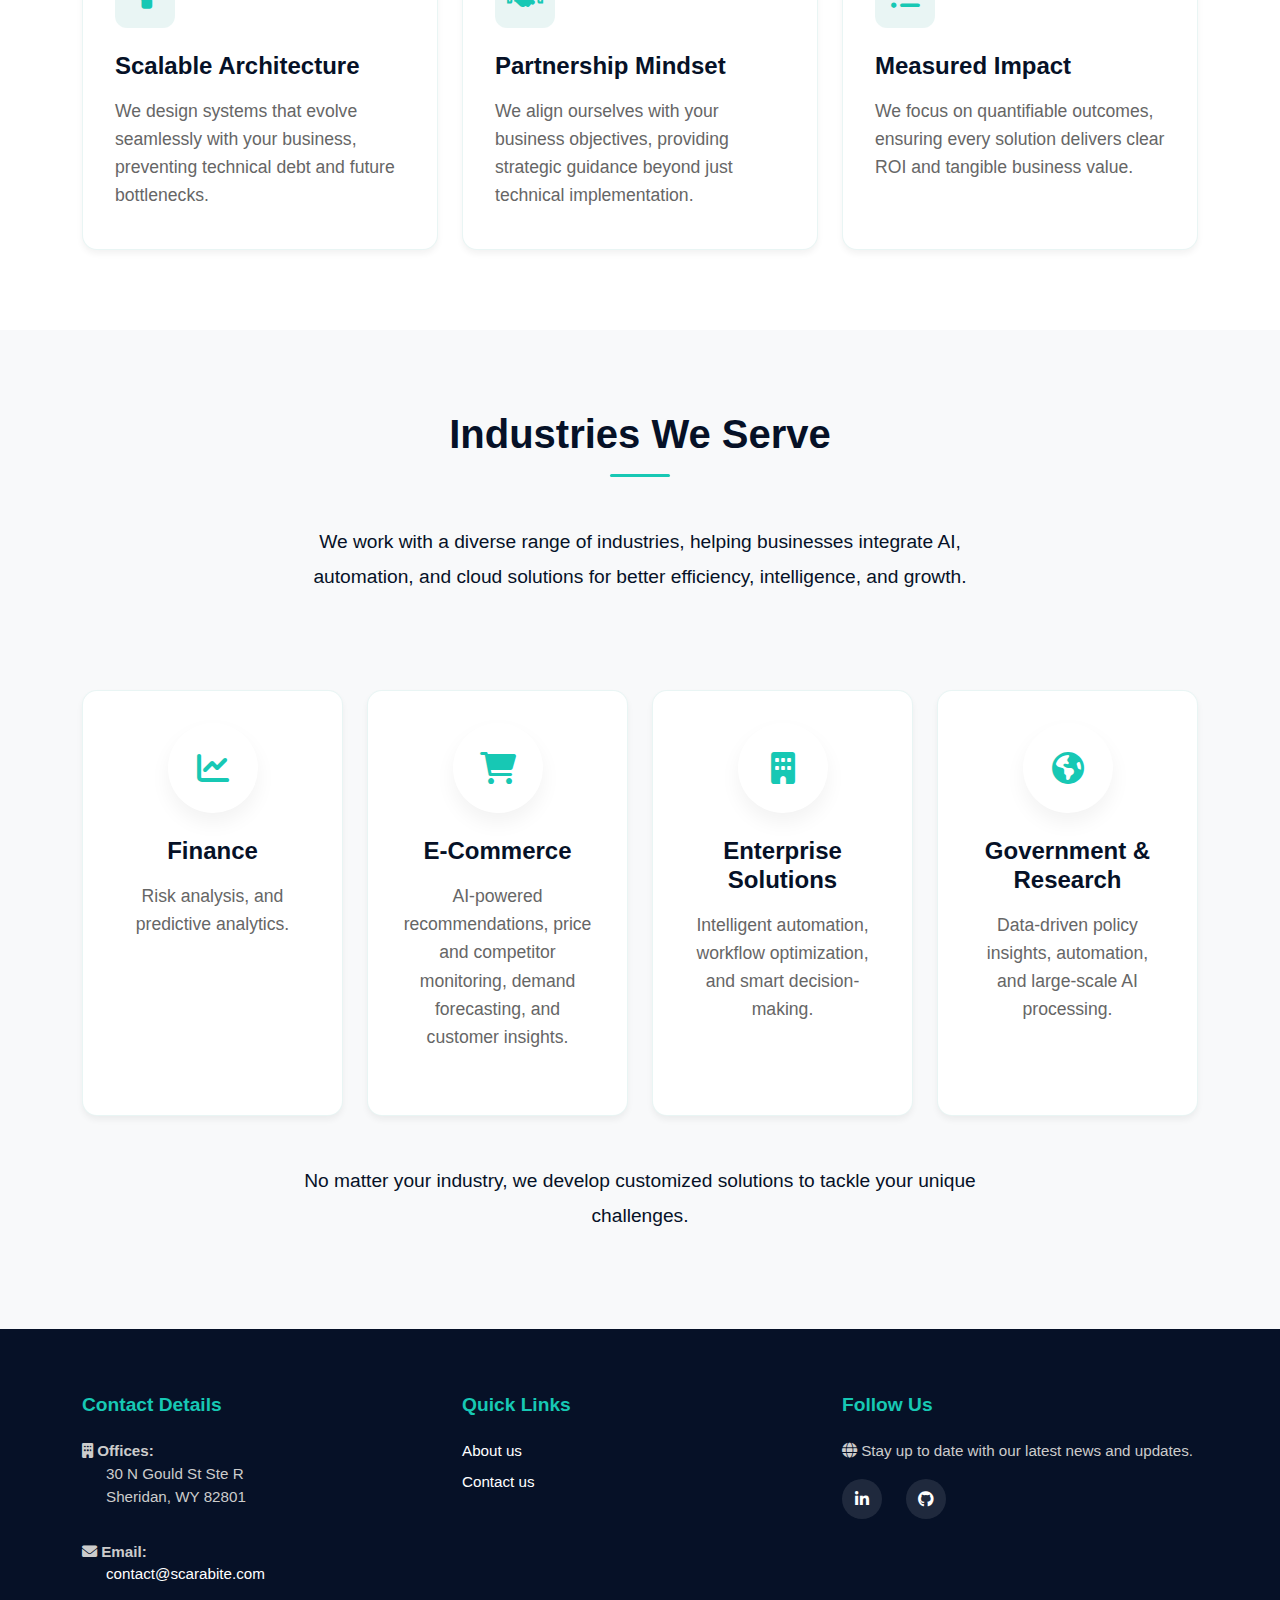
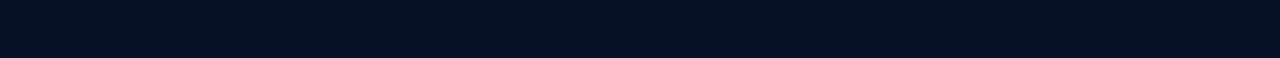
==== commit 77fd8101: "Revise core values and service descriptions for clarity and impact" ====
--- a/about.html
+++ b/about.html
@@ -63,24 +63,26 @@
 
   <section class="core-values">
     <div class="container">
-      <h2 class="section-title">Our Core Values</h2>
+      <h2 class="section-title">What Drives Us</h2>
       <div class="row">
         <div class="col-md-4">
           <div class="value-card">
             <div class="value-icon">
               <i class="fas fa-lightbulb"></i>
             </div>
-            <h3>Innovation</h3>
-            <p>We push boundaries to develop advanced AI and cloud solutions that drive business growth.</p>
-          </div>
-        </div>
-        <div class="col-md-4">
-          <div class="value-card">
-            <div class="value-icon">
-              <i class="fas fa-award"></i>
-            </div>
-            <h3>Excellence</h3>
-            <p>We strive for excellence in everything we do, from code quality to client service.</p>
+            <h3>Technical Excellence</h3>
+            <p>We maintain rigorous standards in our engineering practices, ensuring robust and efficient solutions that
+              stand the test of time.</p>
+          </div>
+        </div>
+        <div class="col-md-4">
+          <div class="value-card">
+            <div class="value-icon">
+              <i class="fas fa-code-branch"></i>
+            </div>
+            <h3>Adaptive Innovation</h3>
+            <p>We embrace emerging technologies thoughtfully, focusing on practical solutions that deliver measurable
+              business impact.</p>
           </div>
         </div>
         <div class="col-md-4">
@@ -88,26 +90,39 @@
             <div class="value-icon">
               <i class="fas fa-shield-alt"></i>
             </div>
-            <h3>Integrity</h3>
-            <p>We prioritize ethical AI practices, transparency, and responsible data usage.</p>
-          </div>
-        </div>
-        <div class="col-md-4">
-          <div class="value-card">
-            <div class="value-icon">
-              <i class="fas fa-chart-line"></i>
-            </div>
-            <h3>Scalability</h3>
-            <p>Our solutions grow with your business, ensuring long-term success and adaptability.</p>
-          </div>
-        </div>
-        <div class="col-md-4">
-          <div class="value-card">
-            <div class="value-icon">
-              <i class="fas fa-users"></i>
-            </div>
-            <h3>Client-Centric</h3>
-            <p>Every solution is tailored to solve real-world business challenges effectively.</p>
+            <h3>Data Responsibility</h3>
+            <p>We implement stringent data governance practices and prioritize security in every solution we develop.
+            </p>
+          </div>
+        </div>
+        <div class="col-md-4">
+          <div class="value-card">
+            <div class="value-icon">
+              <i class="fas fa-project-diagram"></i>
+            </div>
+            <h3>Scalable Architecture</h3>
+            <p>We design systems that evolve seamlessly with your business, preventing technical debt and future
+              bottlenecks.</p>
+          </div>
+        </div>
+        <div class="col-md-4">
+          <div class="value-card">
+            <div class="value-icon">
+              <i class="fas fa-handshake"></i>
+            </div>
+            <h3>Partnership Mindset</h3>
+            <p>We align ourselves with your business objectives, providing strategic guidance beyond just technical
+              implementation.</p>
+          </div>
+        </div>
+        <div class="col-md-4">
+          <div class="value-card">
+            <div class="value-icon">
+              <i class="fas fa-tasks"></i>
+            </div>
+            <h3>Measured Impact</h3>
+            <p>We focus on quantifiable outcomes, ensuring every solution delivers clear ROI and tangible business
+              value.</p>
           </div>
         </div>
       </div>
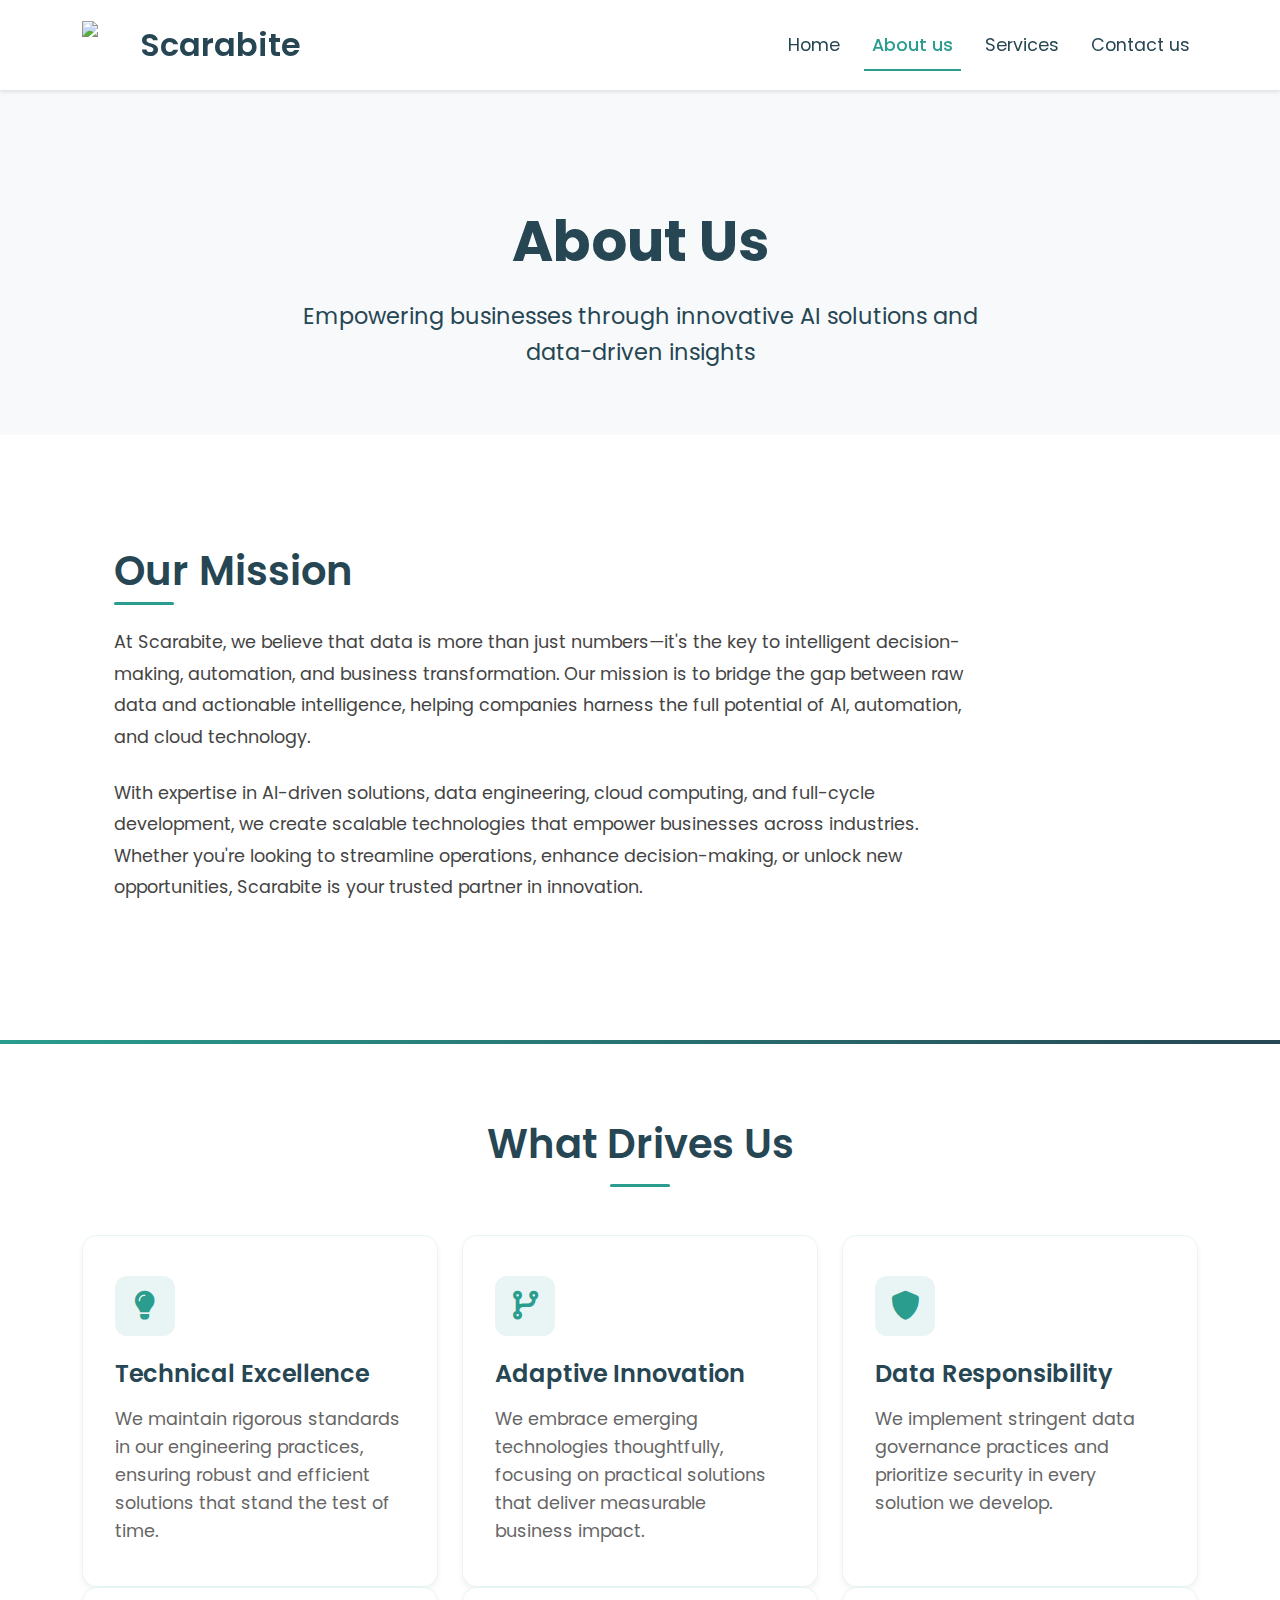
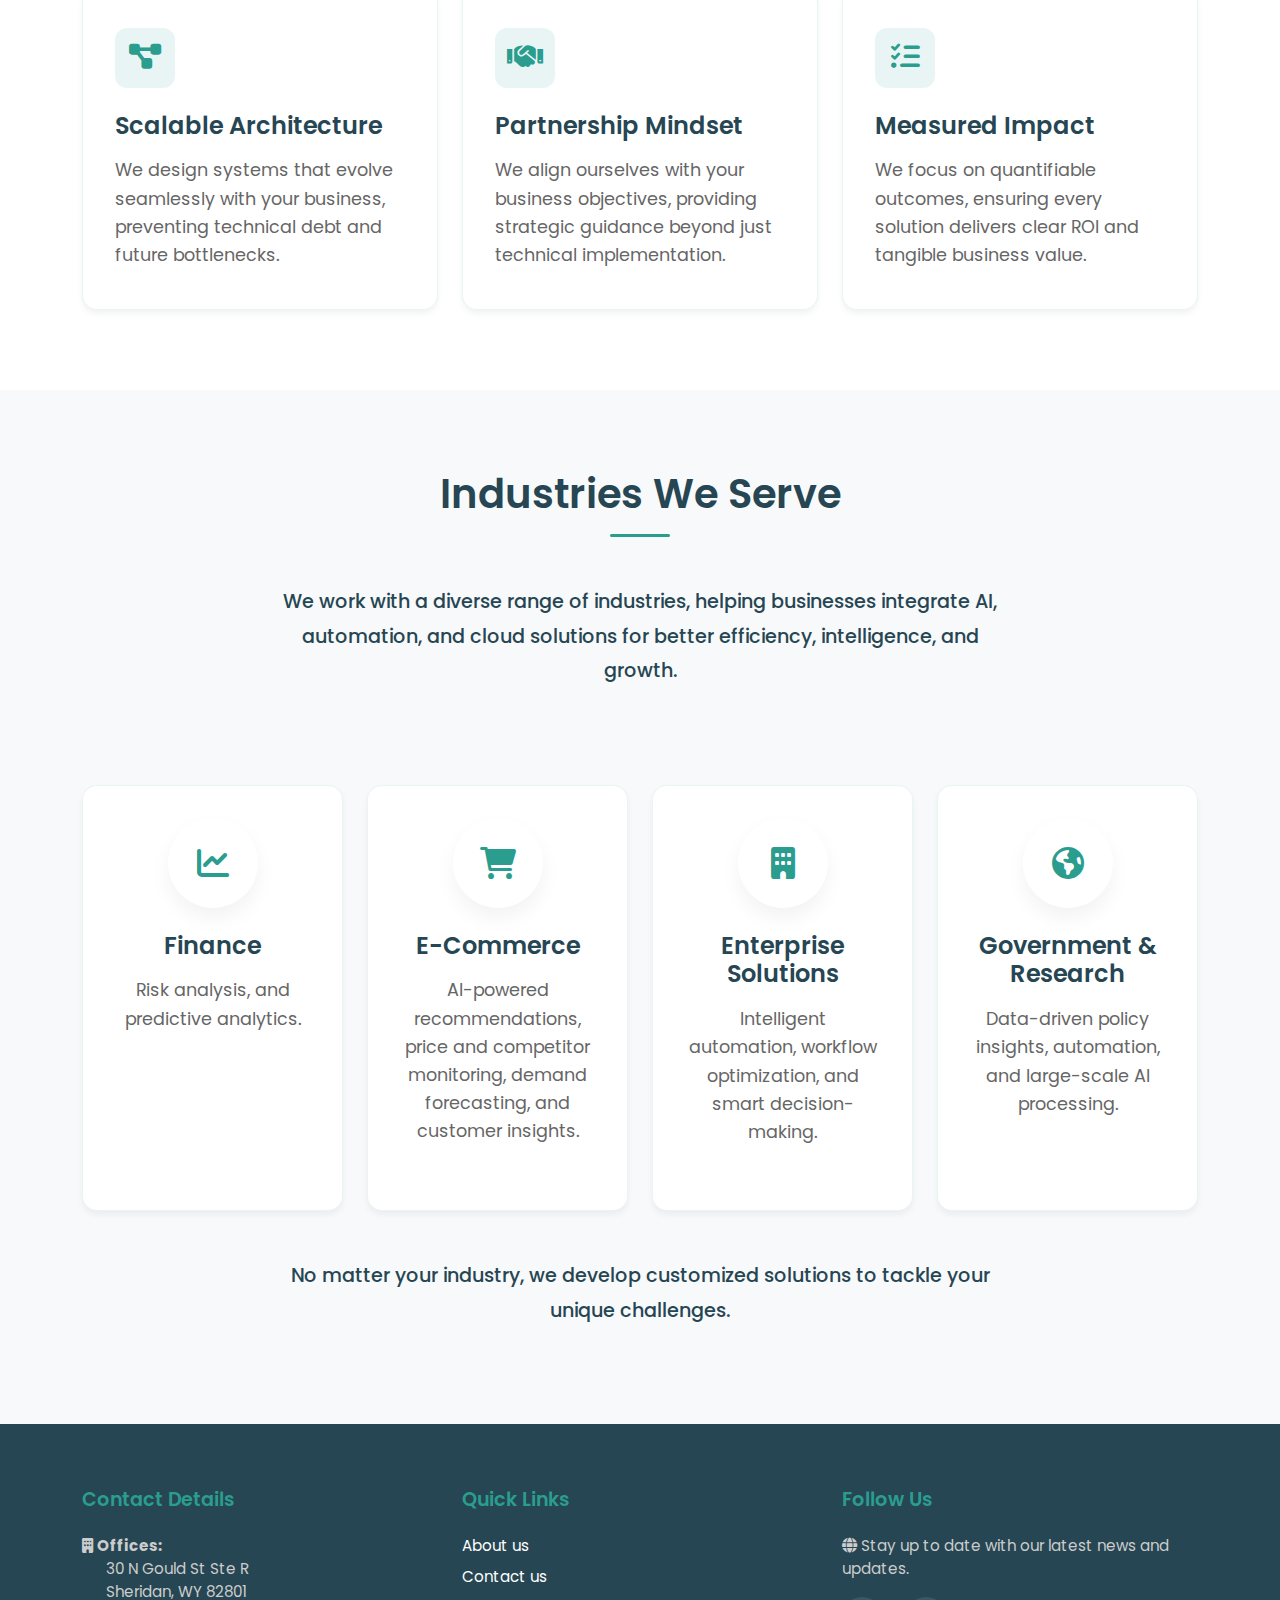
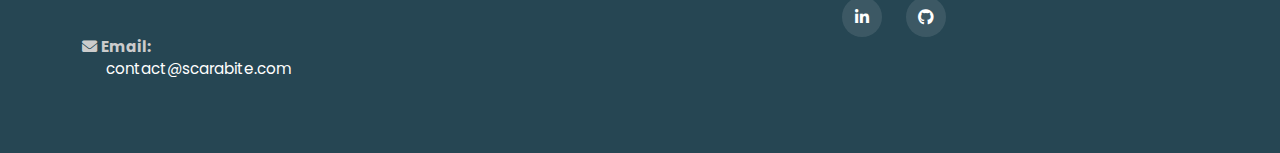
==== commit 06512503: "Implement FOUC prevention and CSS preloading across multiple pages" ====
--- a/about.html
+++ b/about.html
@@ -5,11 +5,27 @@
 
 <head>
   <title>About Us | Scarabite</title>
+  <head-content></head-content>
+  <!-- Preload CSS -->
+  <link rel="preload" href="resources/css/about.css" as="style">
   <link rel="stylesheet" href="resources/css/about.css">
-  <head-content></head-content>
+  <!-- Prevent FOUC -->
+  <style>
+    .no-fouc {
+      visibility: hidden;
+    }
+
+    html.js-loaded .no-fouc {
+      visibility: visible;
+    }
+  </style>
+  <script>
+    // Add js-loaded class as soon as possible
+    document.documentElement.classList.add('js-loaded');
+  </script>
 </head>
 
-<body>
+<body class="no-fouc">
   <site-header></site-header>
 
   <section class="about-hero">
